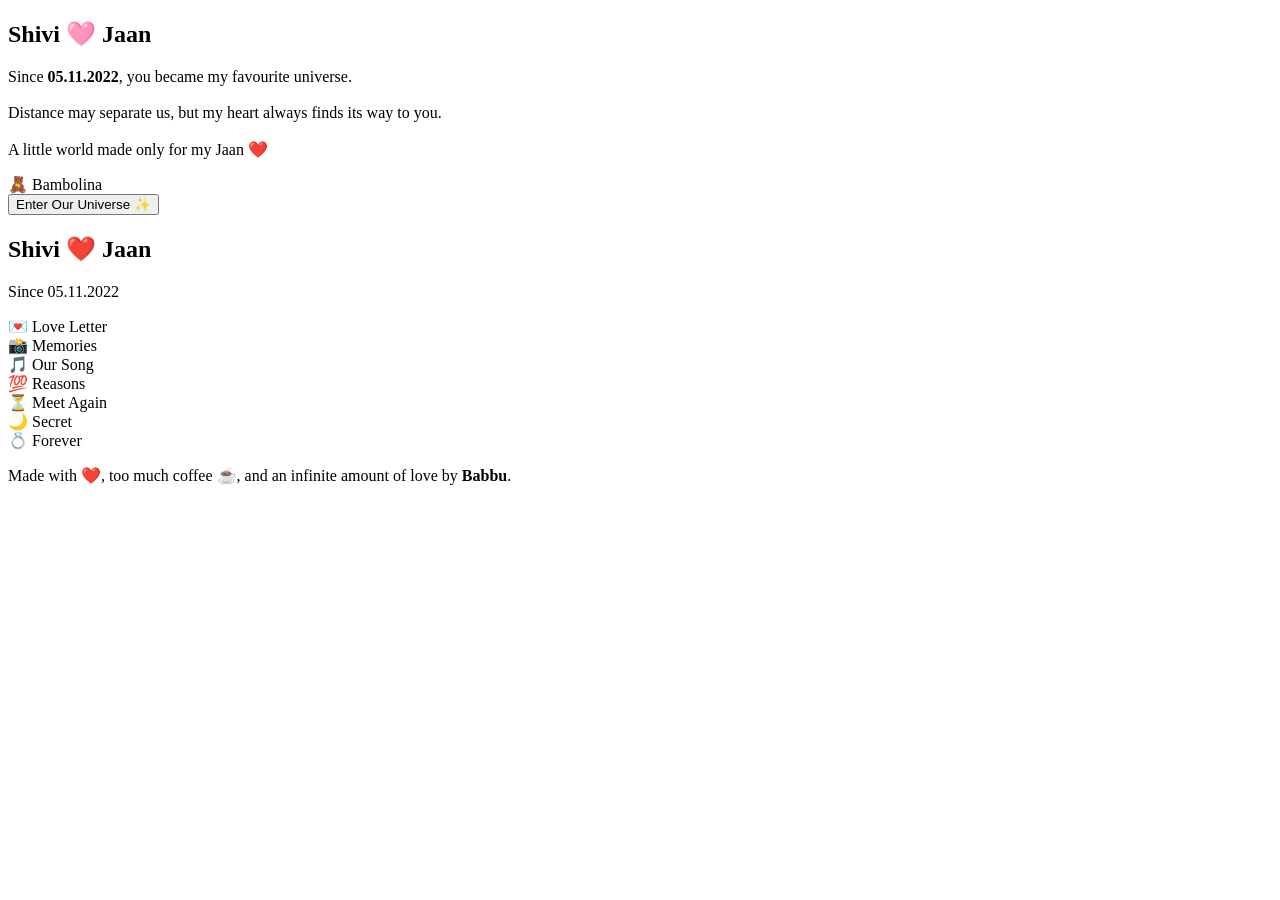
==== index.html @ 1a3e2aaa "Create index.html" ====
<!DOCTYPE html>
<html lang="en">

<head>
    <meta charset="UTF-8">
    <meta name="viewport" content="width=device-width, initial-scale=1.0">
    <meta name="description" content="A little universe made with love. ❤️">

    <title>Our Little Universe ❤️</title>

    <link rel="icon" href="https://em-content.zobj.net/thumbs/240/apple/354/sparkling-heart_1f496.png">
    <link rel="stylesheet" href="style.css">
</head>

<body>

    <!-- ✨ Intro Section -->
    <section class="intro">

        <h1>Shivi 🩷 Jaan</h1>

        <p>
            Since <strong>05.11.2022</strong>, you became my favourite universe.
            <br><br>
            Distance may separate us,
            but my heart always finds its way to you.
            <br><br>
            A little world made only for my Jaan ❤️
        </p>

        <div class="star intro-star" onclick="showBambolina()">
            🧸
            <span>Bambolina</span>
        </div>

        <button onclick="enterUniverse()">
            Enter Our Universe ✨
        </button>

    </section>

    <!-- 🌌 Main Universe -->
    <main id="universe" class="hidden">

        <header>

            <h2 id="title" onclick="secretTap()">
                Shivi ❤️ Jaan
            </h2>

            <p class="date">
                Since 05.11.2022
            </p>

        </header>

        <!-- ⭐ Navigation -->
        <section class="menu">

            <div class="star" onclick="showLetter()">
                💌
                <span>Love Letter</span>
            </div>

            <div class="star" onclick="showMemories()">
                📸
                <span>Memories</span>
            </div>

            <div class="star" onclick="showSong()">
                🎵
                <span>Our Song</span>
            </div>

            <div class="star" onclick="showReasons()">
                💯
                <span>Reasons</span>
            </div>

            <div class="star" onclick="showCountdown()">
                ⏳
                <span>Meet Again</span>
            </div>

            <div class="star" onclick="showSecret()">
                🌙
                <span>Secret</span>
            </div>

            <div class="star" onclick="showForever()">
                💍
                <span>Forever</span>
            </div>

        </section>

        <!-- ❤️ Dynamic Content -->
        <section id="content"></section>

    </main>

    <!-- 🌠 Shooting Stars -->
    <div class="shooting-star" style="left:10%;animation-delay:0s;"></div>
    <div class="shooting-star" style="left:35%;animation-delay:3s;"></div>
    <div class="shooting-star" style="left:70%;animation-delay:6s;"></div>
    <div class="shooting-star" style="left:90%;animation-delay:9s;"></div>

    <!-- ❤️ Footer -->
    <footer>

        <p class="footer-text">
            Made with ❤️, too much coffee ☕,
            and an infinite amount of love by <strong>Babbu</strong>.
        </p>

    </footer>

    <script src="script.js"></script>

</body>

</html>
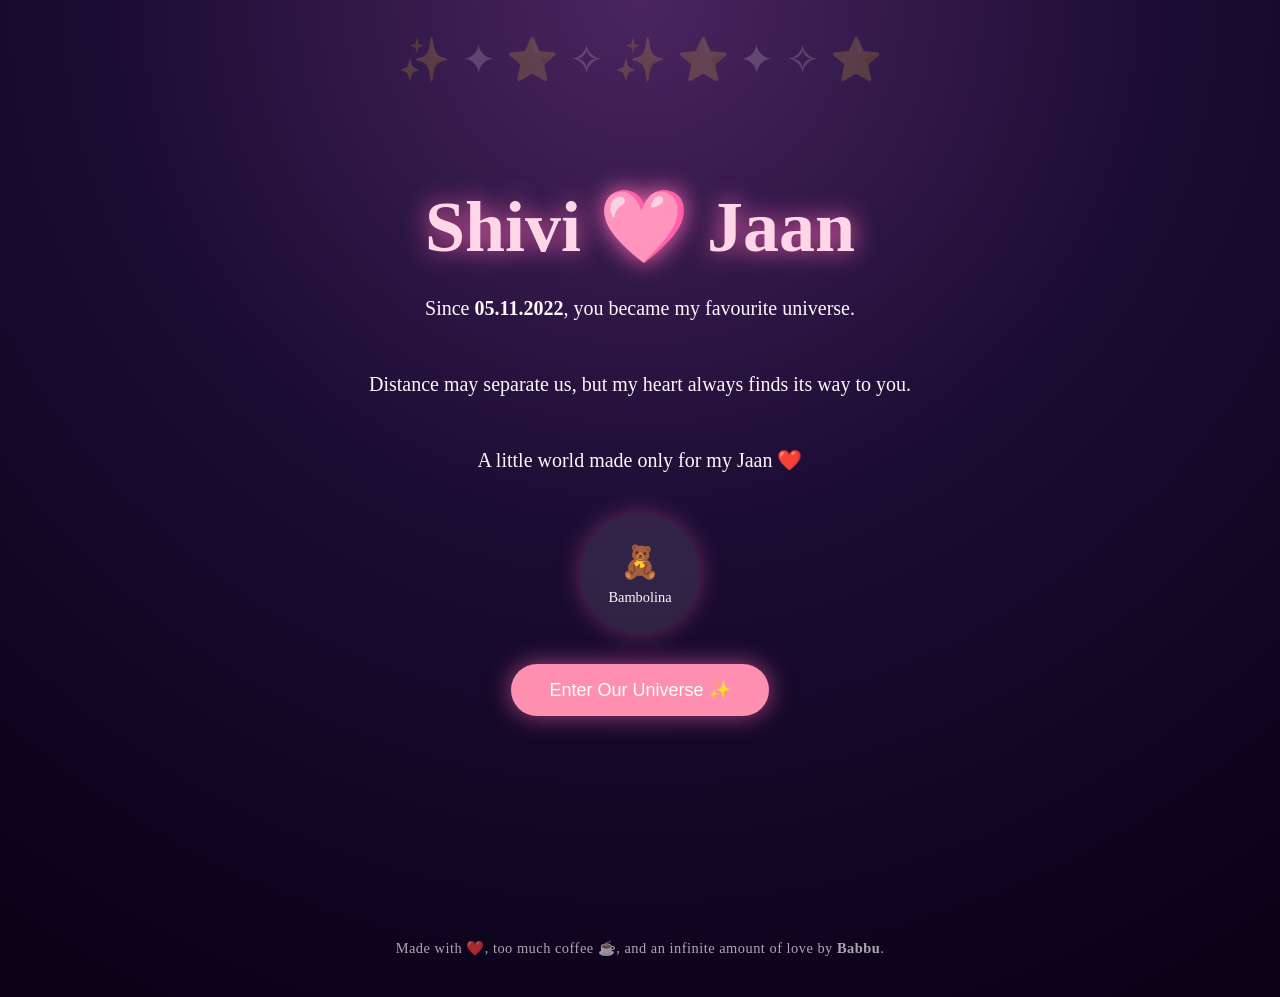
==== commit 3440b8aa: "Update index.html" ====
--- a/index.html
+++ b/index.html
@@ -56,6 +56,10 @@
 
         <!-- ⭐ Navigation -->
         <section class="menu">
+
+            <a href="morning.html" class="morning-button">
+💌 You've Got Morning Mail
+</a>
 
             <div class="star" onclick="showLetter()">
                 💌
--- a/style.css
+++ b/style.css
@@ -0,0 +1,604 @@
+
+/* ======================================================
+   OUR LITTLE UNIVERSE ❤️
+   Created with love by Babbu
+   ====================================================== */
+
+*{
+    margin:0;
+    padding:0;
+    box-sizing:border-box;
+}
+
+html{
+    scroll-behavior:smooth;
+}
+
+body{
+    font-family:Georgia,serif;
+    min-height:100vh;
+    background:radial-gradient(circle at top,#4a255f 0%,#1b0c33 45%,#090014 100%);
+    color:#fff;
+    text-align:center;
+    overflow-x:hidden;
+    position:relative;
+}
+
+/* ===============================
+   Animated Star Background
+================================ */
+
+body::before{
+    content:"✨ ✦ ⭐ ✧ ✨ ⭐ ✦ ✧ ⭐";
+    position:fixed;
+    inset:0;
+    font-size:42px;
+    line-height:120px;
+    opacity:.18;
+    pointer-events:none;
+    animation:starsMove 25s linear infinite;
+    z-index:-2;
+}
+
+@keyframes starsMove{
+    from{
+        transform:translateY(0);
+    }
+    to{
+        transform:translateY(-450px);
+    }
+}
+
+/* =================================
+   Intro Screen
+================================= */
+
+.intro{
+    min-height:100vh;
+    display:flex;
+    flex-direction:column;
+    justify-content:center;
+    align-items:center;
+    padding:30px;
+}
+
+.intro h1{
+    font-size:clamp(3rem,8vw,4.5rem);
+    color:#ffd6e7;
+    text-shadow:0 0 25px hotpink;
+    margin-bottom:20px;
+    animation:glow 2s infinite alternate;
+}
+
+.intro p{
+    max-width:650px;
+    font-size:1.25rem;
+    line-height:1.9;
+    color:#fff7fb;
+    margin-bottom:35px;
+}
+
+/* =================================
+   Buttons
+================================= */
+
+button{
+    margin-top:30px;
+    padding:15px 38px;
+    border:none;
+    border-radius:50px;
+    background:#ff8fb1;
+    color:#fff;
+    font-size:18px;
+    cursor:pointer;
+    transition:.35s;
+    box-shadow:0 0 25px rgba(255,105,180,.6);
+}
+
+button:hover{
+    transform:translateY(-4px) scale(1.05);
+    box-shadow:0 0 40px hotpink;
+}
+
+button:active{
+    transform:scale(.98);
+}
+
+/* =================================
+   Hidden Sections
+================================= */
+
+.hidden{
+    display:none;
+}
+
+/* =================================
+   Main Universe
+================================= */
+
+#universe{
+    padding:40px 20px 80px;
+}
+
+h2{
+    font-size:clamp(2.2rem,6vw,3.2rem);
+    color:#ffd6e7;
+    animation:glow 2s infinite alternate;
+    cursor:pointer;
+}
+
+.date{
+    margin-top:12px;
+    color:#ffe4ef;
+    font-size:1.1rem;
+}
+
+/* =================================
+   Navigation Stars
+================================= */
+
+.menu{
+    margin-top:45px;
+    display:flex;
+    justify-content:center;
+    flex-wrap:wrap;
+    gap:24px;
+}
+
+.star{
+    width:120px;
+    height:120px;
+    border-radius:50%;
+    background:rgba(255,255,255,.10);
+    backdrop-filter:blur(10px);
+    display:flex;
+    flex-direction:column;
+    justify-content:center;
+    align-items:center;
+    cursor:pointer;
+    transition:.35s ease;
+    box-shadow:0 0 25px rgba(255,105,180,.35);
+    user-select:none;
+}
+
+.star:hover{
+    transform:translateY(-8px) scale(1.08);
+    box-shadow:0 0 40px hotpink;
+}
+
+.star:active{
+    transform:scale(.96);
+}
+
+.star span{
+    margin-top:8px;
+    font-size:.9rem;
+    color:#fff5fa;
+}
+
+.star{
+    font-size:2rem;
+}
+
+/* =================================
+   Glow Animation
+================================= */
+
+@keyframes glow{
+
+    from{
+        text-shadow:0 0 12px hotpink;
+    }
+
+    to{
+        text-shadow:0 0 35px white;
+    }
+
+}
+
+
+
+
+
+
+
+
+
+
+
+
+
+
+
+
+
+
+
+
+/* ======================================================
+   CONTENT CARDS
+====================================================== */
+
+.card{
+    max-width:750px;
+    margin:45px auto;
+    padding:35px;
+    background:rgba(255,255,255,.08);
+    backdrop-filter:blur(14px);
+    border:1px solid rgba(255,255,255,.15);
+    border-radius:25px;
+    box-shadow:0 0 35px rgba(255,105,180,.25);
+    animation:fadeUp .6s ease;
+}
+
+.card h1,
+.card h2,
+.card h3{
+    color:#ffd6e7;
+    margin-bottom:20px;
+}
+
+.card p{
+    line-height:1.9;
+    font-size:1.1rem;
+    color:#fff7fb;
+}
+
+@keyframes fadeUp{
+
+    from{
+        opacity:0;
+        transform:translateY(25px);
+    }
+
+    to{
+        opacity:1;
+        transform:translateY(0);
+    }
+
+}
+
+/* ======================================================
+   GALLERY
+====================================================== */
+
+.gallery{
+    display:grid;
+    grid-template-columns:repeat(auto-fit,minmax(170px,1fr));
+    gap:22px;
+    margin-top:30px;
+}
+
+.gallery div{
+    background:rgba(255,255,255,.07);
+    border-radius:20px;
+    padding:12px;
+    transition:.35s ease;
+    box-shadow:0 0 20px rgba(255,105,180,.25);
+}
+
+.gallery div:hover{
+    transform:translateY(-8px);
+    box-shadow:0 0 35px hotpink;
+}
+
+.gallery img{
+    width:100%;
+    height:200px;
+    object-fit:cover;
+    border-radius:15px;
+    display:block;
+}
+
+.gallery p{
+    margin-top:12px;
+    font-size:.9rem;
+    color:#ffe8f2;
+}
+
+/* ======================================================
+   FLOATING HEARTS
+====================================================== */
+
+.heart{
+    position:fixed;
+    bottom:-50px;
+    font-size:30px;
+    pointer-events:none;
+    animation:heartFloat 5s linear forwards;
+    z-index:999;
+}
+
+@keyframes heartFloat{
+
+    0%{
+        transform:translateY(0) scale(1);
+        opacity:1;
+    }
+
+    100%{
+        transform:translateY(-110vh) scale(1.5);
+        opacity:0;
+    }
+
+}
+
+/* ======================================================
+   SHOOTING STARS
+====================================================== */
+
+.shooting-star{
+    position:fixed;
+    top:-120px;
+    width:3px;
+    height:100px;
+    background:white;
+    opacity:.8;
+    transform:rotate(45deg);
+    animation:shoot 7s linear infinite;
+    z-index:-1;
+}
+
+@keyframes shoot{
+
+    0%{
+        transform:translate(0,0) rotate(45deg);
+        opacity:1;
+    }
+
+    100%{
+        transform:translate(700px,900px) rotate(45deg);
+        opacity:0;
+    }
+
+}
+
+/* ======================================================
+   FOREVER CARD
+====================================================== */
+
+.forever h1{
+    font-size:2.8rem;
+    margin-bottom:25px;
+    color:#ffd6e7;
+    text-shadow:0 0 25px hotpink;
+}
+
+/* ======================================================
+   IFRAME (Spotify)
+====================================================== */
+
+iframe{
+    margin-top:20px;
+    border:none;
+    border-radius:15px;
+    width:100%;
+    box-shadow:0 0 25px rgba(255,105,180,.35);
+}
+
+/* ======================================================
+   TIMER
+====================================================== */
+
+#timer{
+    margin:25px 0;
+    line-height:1.7;
+}
+
+
+
+
+
+
+
+
+
+
+/* ======================================================
+   FOOTER
+====================================================== */
+
+footer{
+    padding:40px 20px;
+    text-align:center;
+}
+
+.footer-text{
+    color:rgba(255,255,255,.65);
+    font-size:.9rem;
+    letter-spacing:.5px;
+}
+
+/* ======================================================
+   SCROLLBAR
+====================================================== */
+
+::-webkit-scrollbar{
+    width:10px;
+}
+
+::-webkit-scrollbar-track{
+    background:#12031f;
+}
+
+::-webkit-scrollbar-thumb{
+    background:#ff8fb1;
+    border-radius:20px;
+}
+
+::-webkit-scrollbar-thumb:hover{
+    background:#ff6b9a;
+}
+
+/* ======================================================
+   TEXT SELECTION
+====================================================== */
+
+::selection{
+    background:#ff8fb1;
+    color:white;
+}
+
+/* ======================================================
+   LINKS
+====================================================== */
+
+a{
+    color:#ffd6e7;
+    text-decoration:none;
+}
+
+a:hover{
+    text-decoration:underline;
+}
+
+/* ======================================================
+   RESPONSIVE DESIGN
+====================================================== */
+
+@media (max-width:900px){
+
+    .menu{
+        gap:18px;
+    }
+
+    .star{
+        width:105px;
+        height:105px;
+    }
+
+    .gallery{
+        grid-template-columns:repeat(auto-fit,minmax(150px,1fr));
+    }
+
+}
+
+@media (max-width:768px){
+
+    .intro{
+        padding:25px;
+    }
+
+    .intro p{
+        font-size:1.05rem;
+    }
+
+    .menu{
+        gap:16px;
+    }
+
+    .star{
+        width:90px;
+        height:90px;
+        font-size:1.7rem;
+    }
+
+    .star span{
+        font-size:.75rem;
+    }
+
+    .card{
+        padding:22px;
+    }
+
+    .gallery{
+        grid-template-columns:repeat(2,1fr);
+        gap:15px;
+    }
+
+    .gallery img{
+        height:170px;
+    }
+
+    button{
+        width:100%;
+        max-width:280px;
+    }
+
+}
+
+@media (max-width:480px){
+
+    .gallery{
+        grid-template-columns:1fr;
+    }
+
+    .gallery img{
+        height:240px;
+    }
+
+    .card{
+        margin:25px auto;
+    }
+
+    .date{
+        font-size:1rem;
+    }
+
+}
+
+/* ======================================================
+   SMOOTH FADE-IN
+====================================================== */
+
+body{
+    animation:pageFade .8s ease;
+}
+
+@keyframes pageFade{
+
+    from{
+        opacity:0;
+    }
+
+    to{
+        opacity:1;
+    }
+/* Better text visibility fix */
+
+body {
+    color: #ffffff;
+}
+
+.intro p,
+.card p,
+.footer-text {
+    color: #ffffff;
+}
+
+h1,
+h2,
+h3 {
+    color: #ffb6d9;
+    text-shadow: 0 0 15px rgba(255,105,180,.8);
+}
+
+.star span {
+    color: #ffffff;
+}
+
+.date {
+    color: #ffffff;
+}
+
+.card {
+    background: rgba(0,0,0,0.35);
+}
+}
+body {
+    background: radial-gradient(circle at top, #4a255f 0%, #1b0c33 45%, #090014 100%) !important;
+    color: white !important;
+    min-height: 100vh;
+}
+
+.intro,
+#universe {
+    background: transparent !important;
+}
+
+.card {
+    background: rgba(0,0,0,0.45) !important;
+}
+/* ======================================================
+   END OF FILE ❤️
+====================================================== */
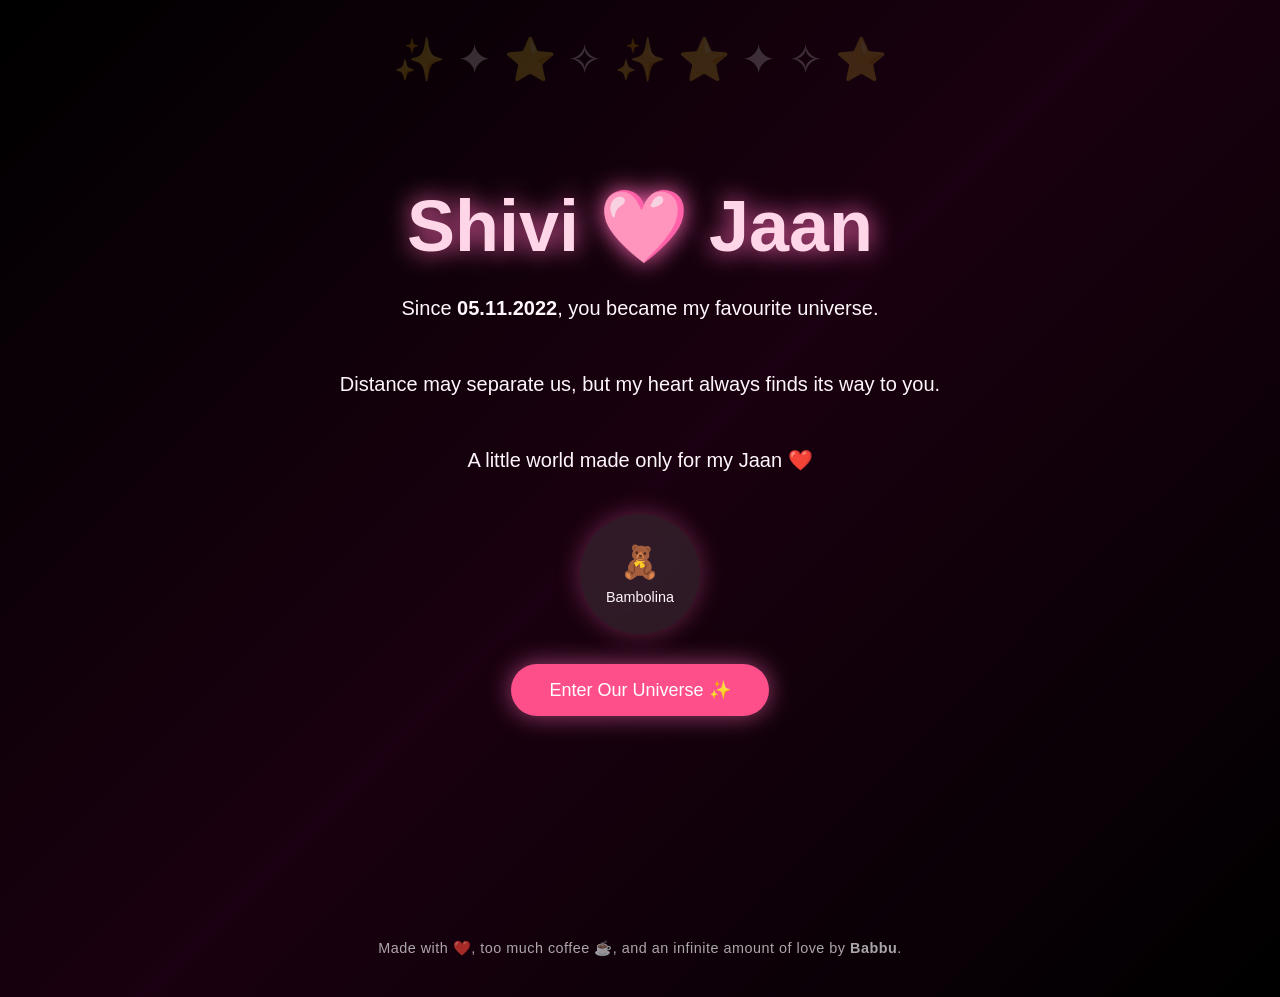
==== commit 6fd0188e: "Update index.html" ====
--- a/index.html
+++ b/index.html
@@ -12,7 +12,7 @@
     <link rel="stylesheet" href="style.css">
 </head>
 
-<body>
+<body class="dark">
 
     <!-- ✨ Intro Section -->
     <section class="intro">
--- a/style.css
+++ b/style.css
@@ -426,26 +426,7 @@
     border-radius:20px;
 }
 
-::-webkit-scrollbar-thumb:hover{
-    background:#ff6b9a;
-}
-
-/* ======================================================
-   TEXT SELECTION
-====================================================== */
-
-::selection{
-    background:#ff8fb1;
-    color:white;
-}
-
-/* ======================================================
-   LINKS
-====================================================== */
-
-a{
-    color:#ffd6e7;
-    text-decoration:none;
+::-webkit-scrollbar-thumb:
 }
 
 a:hover{
@@ -584,11 +565,39 @@
 .card {
     background: rgba(0,0,0,0.35);
 }
-}
-body {
-    background: radial-gradient(circle at top, #4a255f 0%, #1b0c33 45%, #090014 100%) !important;
-    color: white !important;
-    min-height: 100vh;
+}body{
+    margin:0;
+    background:linear-gradient(135deg,#000000,#1a0010,#000000);
+    color:white;
+    font-family:Arial, sans-serif;
+}
+
+h1,h2,h3{
+    color:#ff8fb3;
+}
+
+p{
+    color:#f5f5f5;
+}
+
+a{
+    color:#ff8fb3;
+}
+
+button{
+    background:#ff4f8b;
+    color:white;
+    border:none;
+}
+
+.card,
+.section,
+.memory{
+    background:#111111;
+    color:white;
+    border:1px solid #ff8fb3;
+    box-shadow:0 8px 25px rgba(255,143,179,0.2);
+}
 }
 
 .intro,
@@ -599,6 +608,48 @@
 .card {
     background: rgba(0,0,0,0.45) !important;
 }
+.morning-button{
+    display:inline-block;
+    margin-top:20px;
+    padding:14px 25px;
+    background:#ff7aa2;
+    color:white;
+    text-decoration:none;
+    border-radius:30px;
+    font-size:18px;
+    transition:0.3s;
+}
+
+.morning-button:hover{
+    transform:scale(1.05); * {
+  box-sizing: border-box;
+}
+
+html, body {
+  margin: 0;
+  padding: 0;
+  min-height: 100%;
+  background: #000000 !important;
+  color: white;
+  font-family: 'Poppins', sans-serif;
+}
+
+body {
+  background-color: #000000 !important;
+  overflow-x: hidden;.dark {
+  background: #000000 !important;
+}
+
+   
+}
+
+/* All main sections */
+section, .intro, #universe {
+  background: transparent !important;
+}
+}
+
+
 /* ======================================================
    END OF FILE ❤️
 ====================================================== */
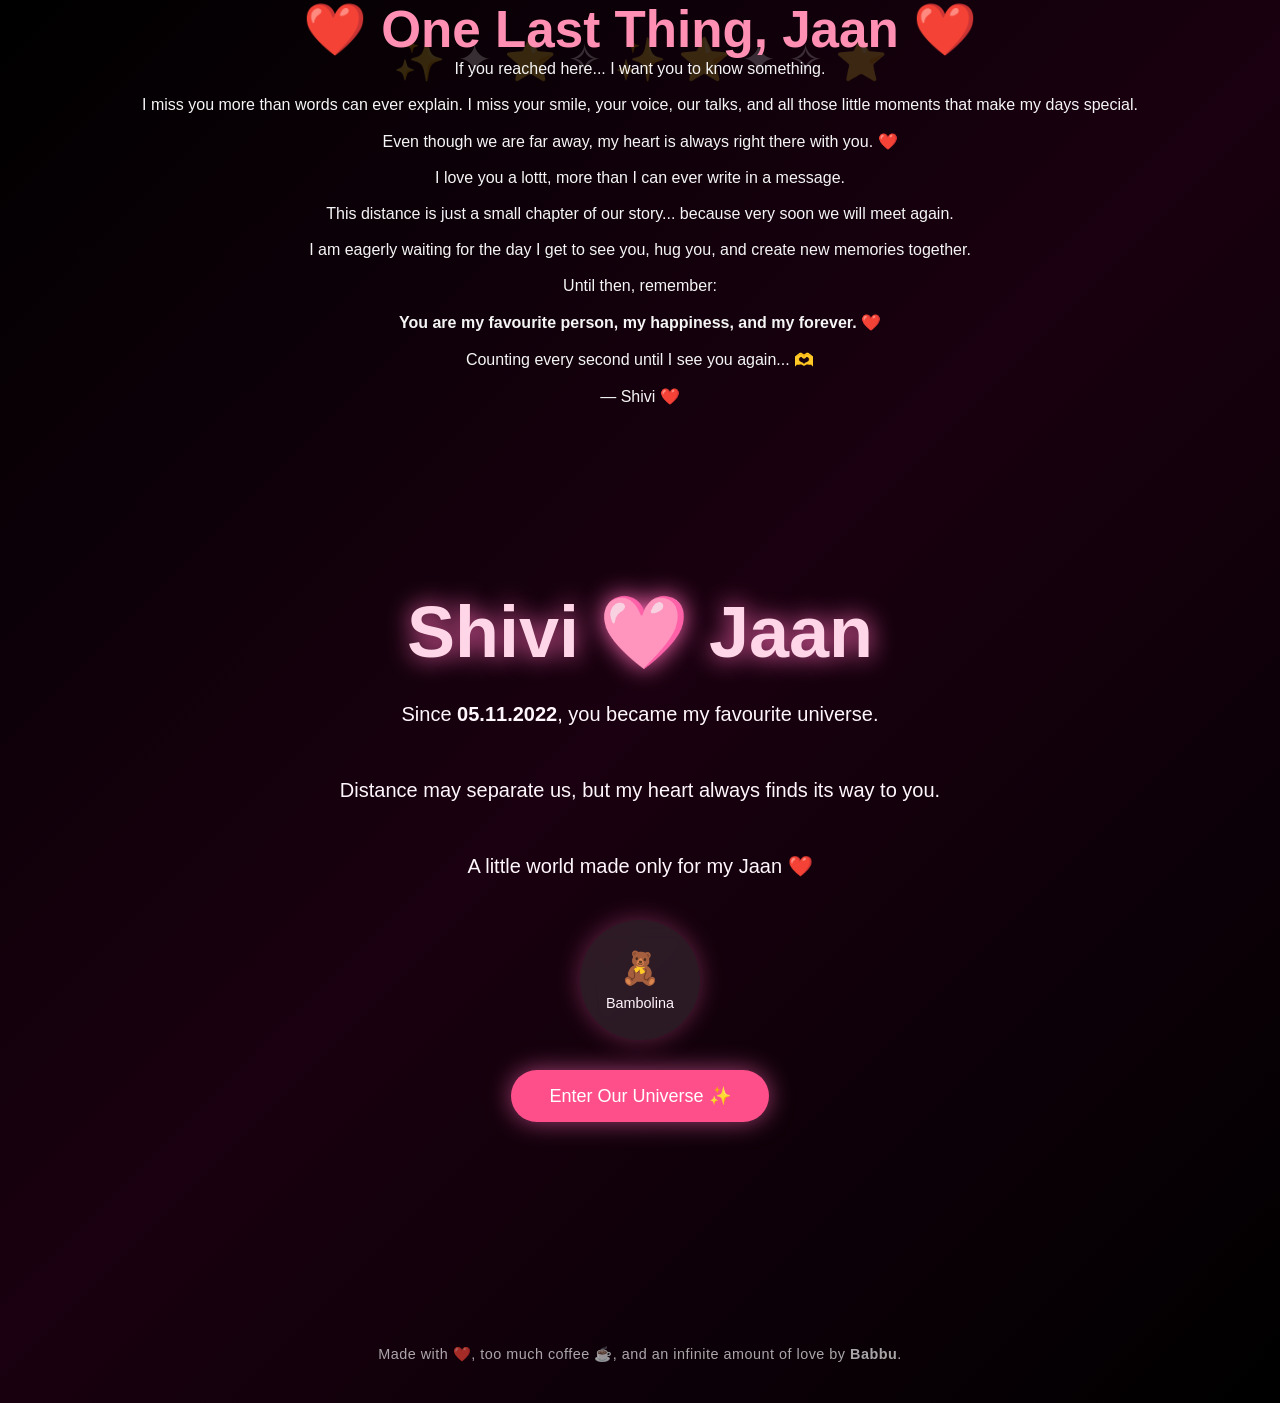
==== commit 6e5e98ce: "Update index.html" ====
--- a/index.html
+++ b/index.html
@@ -11,6 +11,35 @@
     <link rel="icon" href="https://em-content.zobj.net/thumbs/240/apple/354/sparkling-heart_1f496.png">
     <link rel="stylesheet" href="style.css">
 </head>
+
+    <div class="final-love">
+  <h2>❤️ One Last Thing, Jaan ❤️</h2>
+
+  <p>
+    If you reached here... I want you to know something.
+    <br><br>
+    I miss you more than words can ever explain. 
+    I miss your smile, your voice, our talks, and all those little moments that make my days special.
+    <br><br>
+    Even though we are far away, my heart is always right there with you. ❤️
+    <br><br>
+    I love you a lottt, more than I can ever write in a message.
+    <br><br>
+    This distance is just a small chapter of our story...
+    because very soon we will meet again.
+    <br><br>
+    I am eagerly waiting for the day I get to see you, hug you, and create new memories together.
+    <br><br>
+    Until then, remember:
+    <br><br>
+    <b>You are my favourite person, my happiness, and my forever. ❤️</b>
+    <br><br>
+    Counting every second until I see you again... 🫶
+    <br><br>
+    — Shivi ❤️
+  </p>
+</div>
+    
 
 <body class="dark">
 
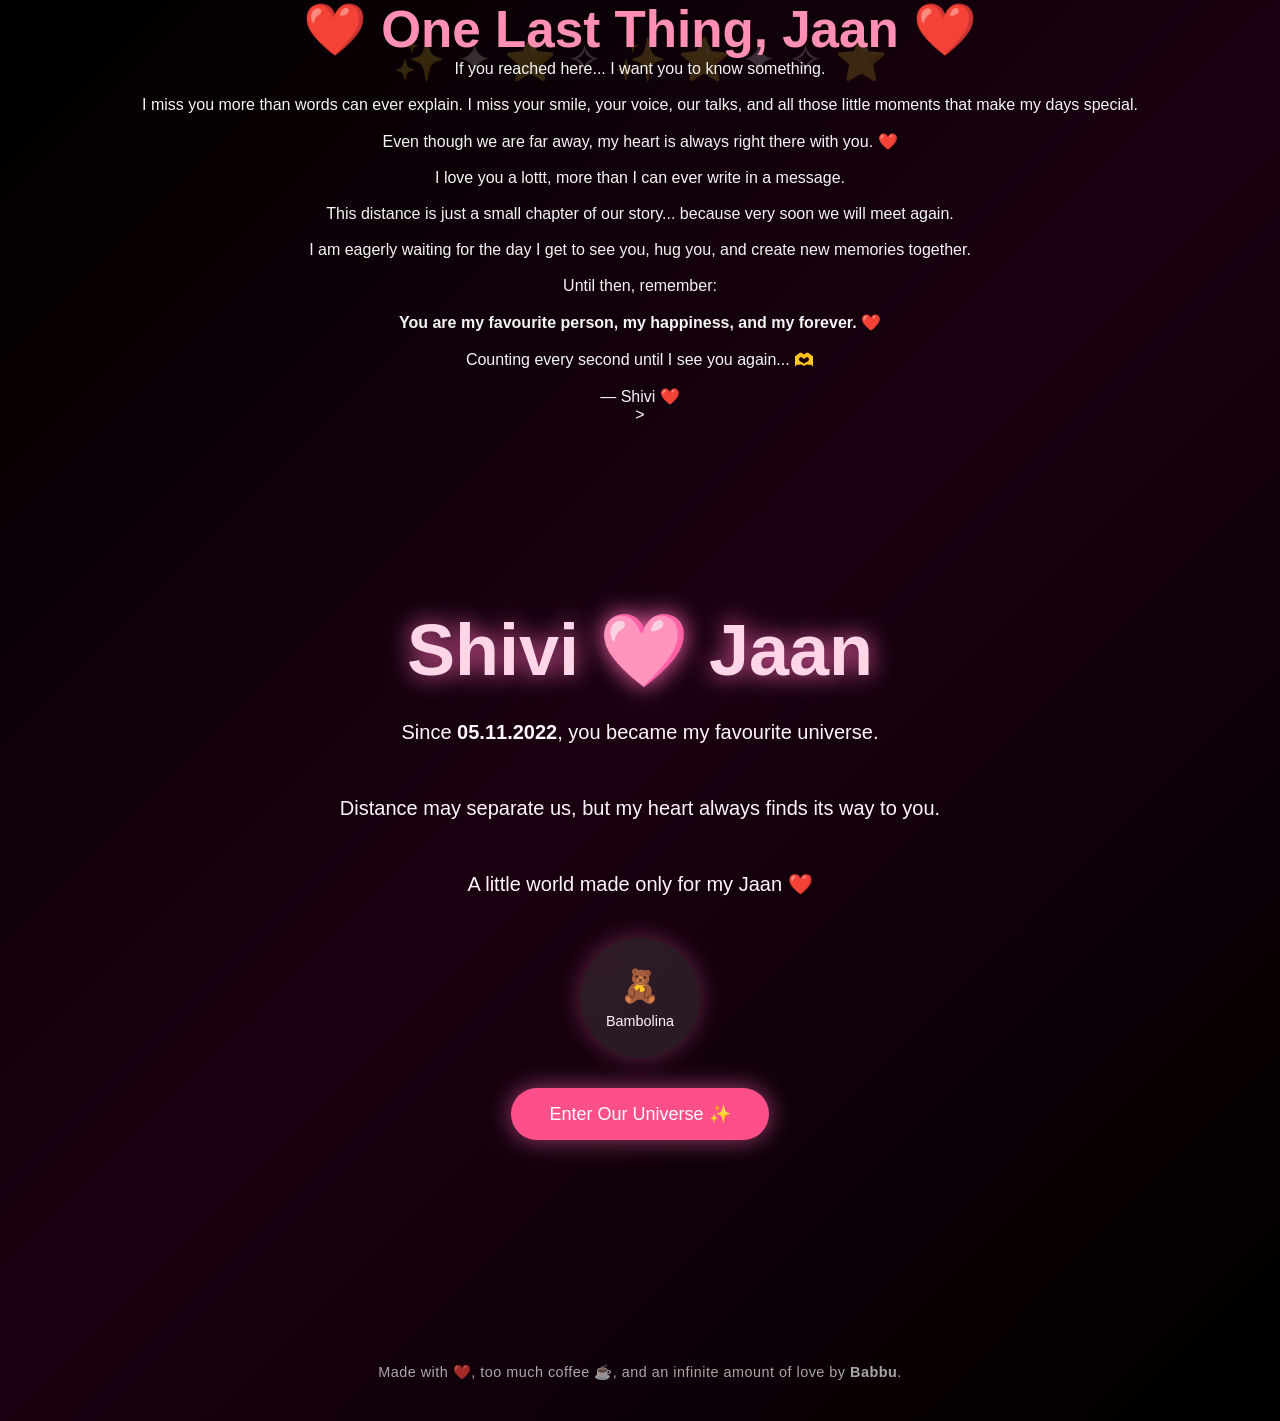
==== commit 32007ab0: "Update index.html" ====
--- a/index.html
+++ b/index.html
@@ -41,7 +41,7 @@
 </div>
     
 
-<body class="dark">
+<body class="dark" <div id="sky"></div> >
 
     <!-- ✨ Intro Section -->
     <section class="intro">
--- a/style.css
+++ b/style.css
@@ -645,9 +645,33 @@
 
 /* All main sections */
 section, .intro, #universe {
-  background: transparent !important;
-}
-}
+  bacbackground: dark !important;.final-love {
+  margin: 60px 20px;
+  padding: 35px 25px;
+  text-align: center;
+  border-radius: 25px;
+  background: rgba(255, 255, 255, 0.08);
+  color: white;
+  font-size: 18px;
+  line-height: 1.8;
+  border: 1px solid rgba(255,255,255,0.2);
+  box-shadow: 0 0 30px rgba(255,0,120,0.4);
+}
+
+.final-love h2 {
+  font-size: 30px;
+  margin-bottom: 20px;
+}
+
+.final-love b {
+  font-size: 20px;
+}
+   
+
+   
+}
+}
+
 
 
 /* ======================================================
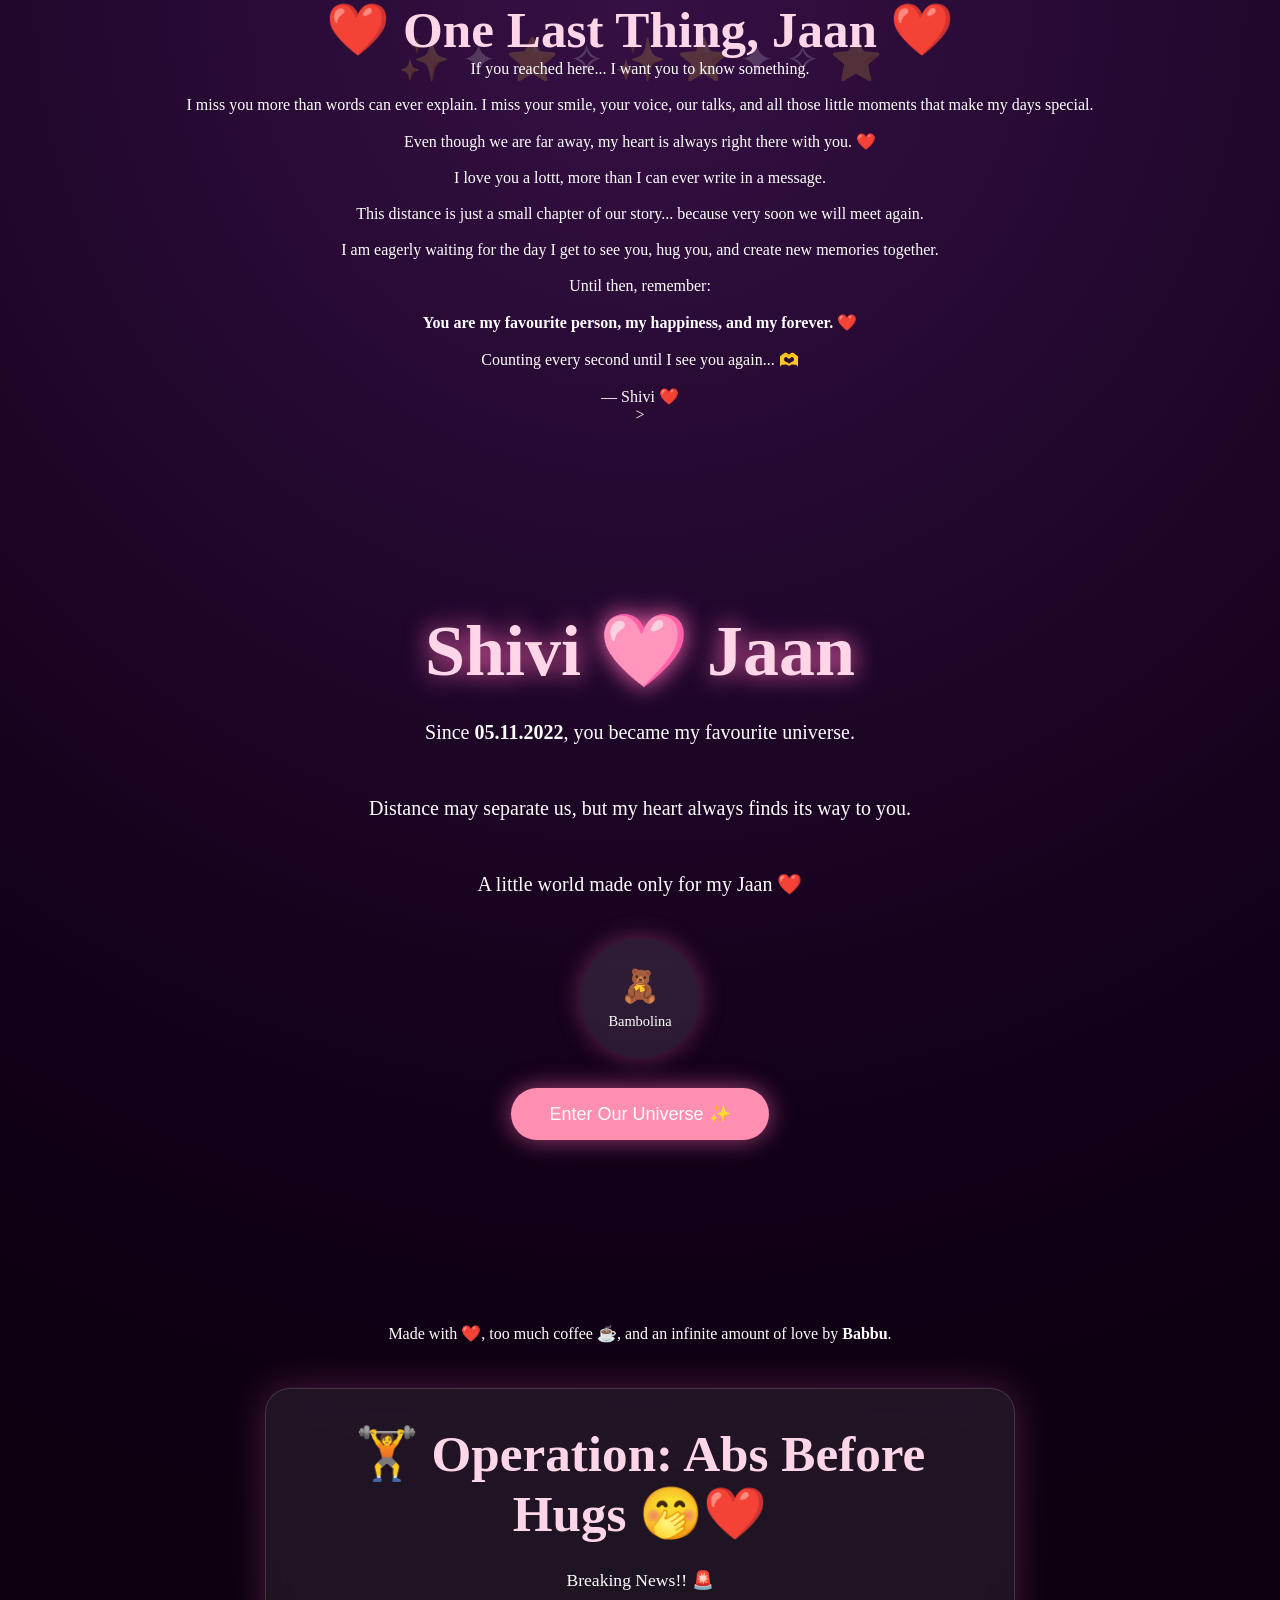
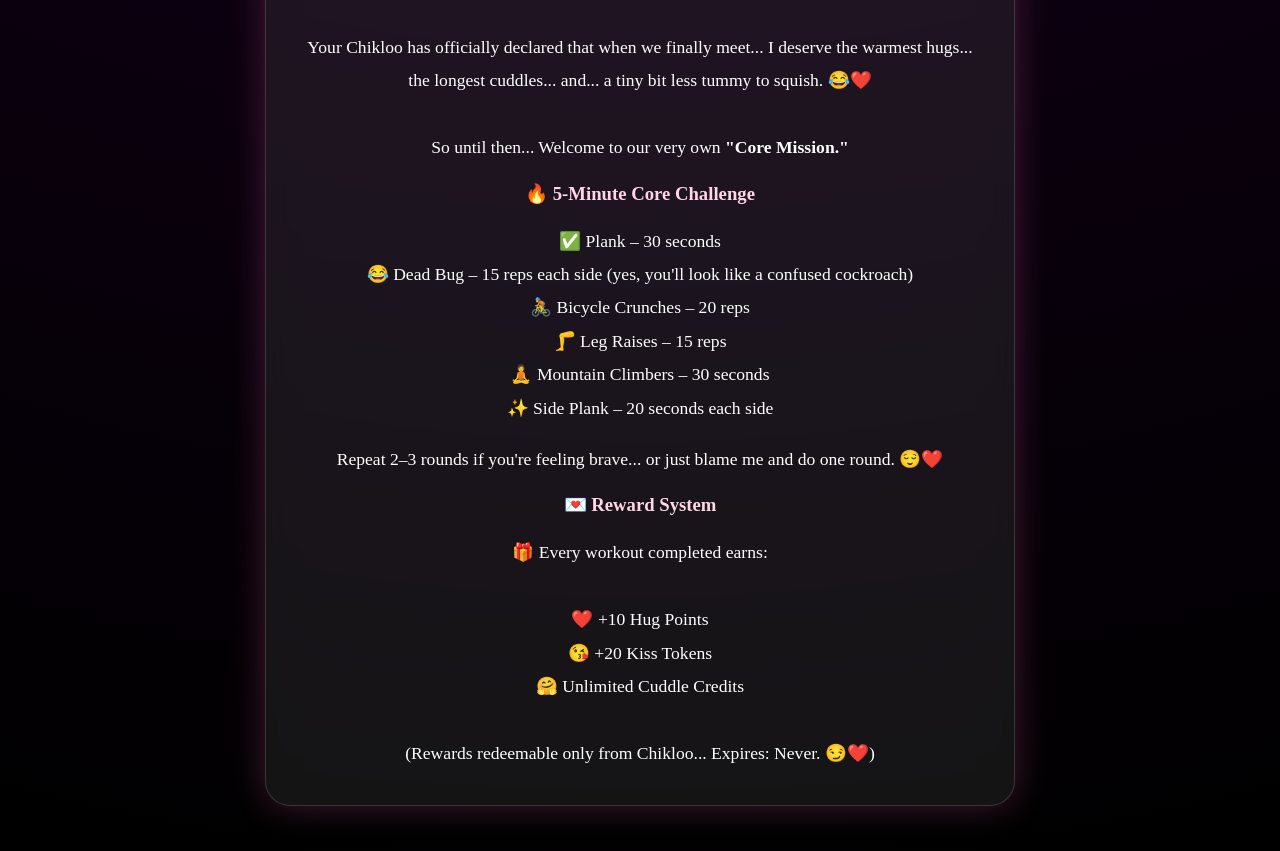
==== commit c3f54df7: "Update index.html" ====
--- a/index.html
+++ b/index.html
@@ -153,3 +153,56 @@
 </body>
 
 </html>
+<div class="card">
+
+<h2>🏋️ Operation: Abs Before Hugs 🤭❤️</h2>
+
+<p>
+Breaking News!! 🚨
+<br><br>
+Your Chikloo has officially declared that when we finally meet...
+I deserve the warmest hugs...
+the longest cuddles...
+and... a tiny bit less tummy to squish. 😂❤️
+<br><br>
+So until then...
+Welcome to our very own
+<b>"Core Mission."</b>
+</p>
+
+<br>
+
+<h3>🔥 5-Minute Core Challenge</h3>
+
+<p>
+✅ Plank – 30 seconds<br>
+😂 Dead Bug – 15 reps each side (yes, you'll look like a confused cockroach)<br>
+🚴 Bicycle Crunches – 20 reps<br>
+🦵 Leg Raises – 15 reps<br>
+🧘 Mountain Climbers – 30 seconds<br>
+✨ Side Plank – 20 seconds each side
+</p>
+
+<br>
+
+<p>
+Repeat 2–3 rounds if you're feeling brave...
+or just blame me and do one round. 😌❤️
+</p>
+
+<br>
+
+<h3>💌 Reward System</h3>
+
+<p>
+🎁 Every workout completed earns:
+<br><br>
+❤️ +10 Hug Points<br>
+😘 +20 Kiss Tokens<br>
+🤗 Unlimited Cuddle Credits
+<br><br>
+(Rewards redeemable only from Chikloo...
+Expires: Never. 😏❤️)
+</p>
+
+</div>
--- a/style.css
+++ b/style.css
@@ -1,8 +1,7 @@
-
 /* ======================================================
    OUR LITTLE UNIVERSE ❤️
-   Created with love by Babbu
-   ====================================================== */
+   CLEAN BLACK UNIVERSE CSS - PART 1
+====================================================== */
 
 *{
     margin:0;
@@ -17,15 +16,17 @@
 body{
     font-family:Georgia,serif;
     min-height:100vh;
-    background:radial-gradient(circle at top,#4a255f 0%,#1b0c33 45%,#090014 100%);
-    color:#fff;
+    background:#000000;
+    background-image:radial-gradient(circle at top,#351044 0%,#120018 45%,#000000 100%);
+    color:white;
     text-align:center;
     overflow-x:hidden;
     position:relative;
 }
 
-/* ===============================
-   Animated Star Background
+
+/* ===============================
+   STAR BACKGROUND
 ================================ */
 
 body::before{
@@ -37,21 +38,25 @@
     opacity:.18;
     pointer-events:none;
     animation:starsMove 25s linear infinite;
-    z-index:-2;
+    z-index:-1;
 }
 
 @keyframes starsMove{
+
     from{
         transform:translateY(0);
     }
+
     to{
         transform:translateY(-450px);
     }
-}
-
-/* =================================
-   Intro Screen
-================================= */
+
+}
+
+
+/* ===============================
+   INTRO SCREEN
+================================ */
 
 .intro{
     min-height:100vh;
@@ -60,7 +65,9 @@
     justify-content:center;
     align-items:center;
     padding:30px;
-}
+    background:transparent;
+}
+
 
 .intro h1{
     font-size:clamp(3rem,8vw,4.5rem);
@@ -70,82 +77,113 @@
     animation:glow 2s infinite alternate;
 }
 
+
 .intro p{
     max-width:650px;
     font-size:1.25rem;
     line-height:1.9;
-    color:#fff7fb;
+    color:white;
     margin-bottom:35px;
 }
 
-/* =================================
-   Buttons
-================================= */
+
+
+/* ===============================
+   BUTTONS
+================================ */
 
 button{
+
     margin-top:30px;
     padding:15px 38px;
     border:none;
     border-radius:50px;
     background:#ff8fb1;
-    color:#fff;
+    color:white;
     font-size:18px;
     cursor:pointer;
     transition:.35s;
     box-shadow:0 0 25px rgba(255,105,180,.6);
-}
+
+}
+
 
 button:hover{
+
     transform:translateY(-4px) scale(1.05);
     box-shadow:0 0 40px hotpink;
-}
+
+}
+
 
 button:active{
+
     transform:scale(.98);
-}
-
-/* =================================
-   Hidden Sections
-================================= */
+
+}
+
+
+
+/* ===============================
+   HIDDEN
+================================ */
 
 .hidden{
-    display:none;
-}
-
-/* =================================
-   Main Universe
-================================= */
+    display:none !important;
+}
+
+
+
+/* ===============================
+   MAIN UNIVERSE
+================================ */
 
 #universe{
+
+    min-height:100vh;
     padding:40px 20px 80px;
-}
+    background:transparent !important;
+
+}
+
 
 h2{
+
     font-size:clamp(2.2rem,6vw,3.2rem);
     color:#ffd6e7;
     animation:glow 2s infinite alternate;
-    cursor:pointer;
-}
+
+}
+
 
 .date{
+
     margin-top:12px;
-    color:#ffe4ef;
+    color:white;
     font-size:1.1rem;
-}
-
-/* =================================
-   Navigation Stars
-================================= */
+
+}
+
+
+
+/* ===============================
+   MENU STARS
+================================ */
+
 
 .menu{
+
     margin-top:45px;
     display:flex;
     justify-content:center;
     flex-wrap:wrap;
     gap:24px;
-}
+
+}
+
 
 .star{
+
     width:120px;
     height:120px;
     border-radius:50%;
@@ -159,30 +197,32 @@
     transition:.35s ease;
     box-shadow:0 0 25px rgba(255,105,180,.35);
     user-select:none;
-}
+    font-size:2rem;
+
+}
+
 
 .star:hover{
+
     transform:translateY(-8px) scale(1.08);
     box-shadow:0 0 40px hotpink;
-}
-
-.star:active{
-    transform:scale(.96);
-}
+
+}
+
 
 .star span{
+
     margin-top:8px;
     font-size:.9rem;
-    color:#fff5fa;
-}
-
-.star{
-    font-size:2rem;
-}
-
-/* =================================
-   Glow Animation
-================================= */
+    color:white;
+
+}
+
+
+
+/* ===============================
+   GLOW
+================================ */
 
 @keyframes glow{
 
@@ -197,29 +237,13 @@
 }
 
 
-
-
-
-
-
-
-
-
-
-
-
-
-
-
-
-
-
-
-/* ======================================================
+/* ===============================
    CONTENT CARDS
-====================================================== */
+================================ */
+
 
 .card{
+
     max-width:750px;
     margin:45px auto;
     padding:35px;
@@ -228,23 +252,56 @@
     border:1px solid rgba(255,255,255,.15);
     border-radius:25px;
     box-shadow:0 0 35px rgba(255,105,180,.25);
-    animation:fadeUp .6s ease;
-}
+
+}
+
 
 .card h1,
 .card h2,
 .card h3{
+
     color:#ffd6e7;
     margin-bottom:20px;
-}
+
+}
+
 
 .card p{
+
     line-height:1.9;
     font-size:1.1rem;
-    color:#fff7fb;
-}
-
-@keyframes fadeUp{
+    color:white;/* =====================================================
+   OUR LITTLE UNIVERSE ❤️
+   CLEAN BLACK UNIVERSE CSS - PART 2
+===================================================== */
+
+
+/* ===============================
+   CARD TEXT
+================================ */
+
+.card p{
+    color:white;
+    font-size:1.08rem;
+    line-height:1.9;
+}
+
+.card strong{
+    color:#ffd6e7;
+}
+
+
+/* ===============================
+   DYNAMIC CONTENT AREA
+================================ */
+
+#content{
+    width:100%;
+    margin-top:30px;
+    animation:fadeIn .8s ease;
+}
+
+@keyframes fadeIn{
 
     from{
         opacity:0;
@@ -258,167 +315,205 @@
 
 }
 
-/* ======================================================
-   GALLERY
-====================================================== */
+
+/* ===============================
+   MEMORY PHOTO GALLERY
+================================ */
 
 .gallery{
+    max-width:950px;
+    margin:35px auto;
     display:grid;
-    grid-template-columns:repeat(auto-fit,minmax(170px,1fr));
-    gap:22px;
-    margin-top:30px;
-}
-
-.gallery div{
-    background:rgba(255,255,255,.07);
-    border-radius:20px;
-    padding:12px;
-    transition:.35s ease;
-    box-shadow:0 0 20px rgba(255,105,180,.25);
-}
-
-.gallery div:hover{
-    transform:translateY(-8px);
-    box-shadow:0 0 35px hotpink;
+    grid-template-columns:repeat(2,1fr);
+    gap:20px;
+    padding:10px;
 }
 
 .gallery img{
     width:100%;
-    height:200px;
+    height:300px;
     object-fit:cover;
-    border-radius:15px;
-    display:block;
-}
-
-.gallery p{
-    margin-top:12px;
+    border-radius:22px;
+    border:2px solid rgba(255,255,255,.18);
+    box-shadow:0 0 25px rgba(255,105,180,.35);
+    transition:.4s ease;
+}
+
+.gallery img:hover{
+    transform:scale(1.03);
+    box-shadow:0 0 40px rgba(255,105,180,.75);
+}
+
+
+/* ===============================
+   COUNTDOWN
+================================ */
+
+.countdown{
+    max-width:750px;
+    margin:35px auto;
+    padding:30px 20px;
+    display:flex;
+    justify-content:center;
+    flex-wrap:wrap;
+    gap:18px;
+}
+
+.time-box{
+    min-width:110px;
+    padding:20px 14px;
+    border-radius:20px;
+    background:rgba(255,255,255,.09);
+    border:1px solid rgba(255,255,255,.16);
+    box-shadow:0 0 25px rgba(255,105,180,.25);
+}
+
+.time-box h3{
+    color:#ffd6e7;
+    font-size:2rem;
+    margin-bottom:6px;
+}
+
+.time-box p{
+    color:white;
     font-size:.9rem;
-    color:#ffe8f2;
-}
-
-/* ======================================================
-   FLOATING HEARTS
-====================================================== */
+}
+
+
+/* ===============================
+   LOVE MESSAGE
+================================ */
+
+.love-message{
+    max-width:750px;
+    margin:45px auto;
+    padding:38px 28px;
+    background:rgba(255,105,180,.10);
+    border:1px solid rgba(255,182,193,.30);
+    border-radius:28px;
+    box-shadow:
+        0 0 25px rgba(255,105,180,.25),
+        inset 0 0 20px rgba(255,255,255,.03);
+}
+
+.love-message h3{
+    color:#ffd6e7;
+    font-size:1.8rem;
+    margin-bottom:20px;
+}
+
+.love-message p{
+    color:white;
+    font-size:1.1rem;
+    line-height:2;
+}
+
+
+/* ===============================
+   SPOTIFY / MUSIC LINK
+================================ */
+
+.music-link{
+    display:inline-block;
+    margin-top:25px;
+    padding:14px 28px;
+    border-radius:50px;
+    background:#ff8fb1;
+    color:white;
+    text-decoration:none;
+    font-size:1rem;
+    box-shadow:0 0 25px rgba(255,105,180,.55);
+    transition:.35s ease;
+}
+
+.music-link:hover{
+    transform:translateY(-4px) scale(1.04);
+    box-shadow:0 0 40px hotpink;
+}
+
+
+/* ===============================
+   FALLING HEARTS
+================================ */
 
 .heart{
     position:fixed;
-    bottom:-50px;
-    font-size:30px;
+    top:-50px;
+    z-index:9999;
     pointer-events:none;
-    animation:heartFloat 5s linear forwards;
-    z-index:999;
-}
-
-@keyframes heartFloat{
+    font-size:25px;
+    animation:fall 5s linear forwards;
+}
+
+@keyframes fall{
 
     0%{
-        transform:translateY(0) scale(1);
+        transform:translateY(-50px) rotate(0deg);
         opacity:1;
     }
 
     100%{
-        transform:translateY(-110vh) scale(1.5);
+        transform:translateY(110vh) rotate(360deg);
         opacity:0;
     }
 
 }
 
-/* ======================================================
-   SHOOTING STARS
-====================================================== */
-
-.shooting-star{
+
+/* ===============================
+   SMALL FLOATING HEARTS
+================================ */
+
+.floating-heart{
     position:fixed;
-    top:-120px;
-    width:3px;
-    height:100px;
-    background:white;
-    opacity:.8;
-    transform:rotate(45deg);
-    animation:shoot 7s linear infinite;
-    z-index:-1;
-}
-
-@keyframes shoot{
+    bottom:-40px;
+    pointer-events:none;
+    z-index:5;
+    animation:floatUp 7s linear forwards;
+}
+
+@keyframes floatUp{
 
     0%{
-        transform:translate(0,0) rotate(45deg);
+        transform:translateY(0) scale(.7);
+        opacity:0;
+    }
+
+    15%{
         opacity:1;
     }
 
     100%{
-        transform:translate(700px,900px) rotate(45deg);
+        transform:translateY(-110vh) scale(1.4) rotate(20deg);
         opacity:0;
     }
 
 }
 
-/* ======================================================
-   FOREVER CARD
-====================================================== */
-
-.forever h1{
-    font-size:2.8rem;
-    margin-bottom:25px;
+
+/* ===============================
+   FOOTER
+================================ */
+
+footer{
+    margin-top:60px;
+    padding:30px 15px;
     color:#ffd6e7;
-    text-shadow:0 0 25px hotpink;
-}
-
-/* ======================================================
-   IFRAME (Spotify)
-====================================================== */
-
-iframe{
-    margin-top:20px;
-    border:none;
-    border-radius:15px;
-    width:100%;
-    box-shadow:0 0 25px rgba(255,105,180,.35);
-}
-
-/* ======================================================
-   TIMER
-====================================================== */
-
-#timer{
-    margin:25px 0;
-    line-height:1.7;
-}
-
-
-
-
-
-
-
-
-
-
-/* ======================================================
-   FOOTER
-====================================================== */
-
-footer{
-    padding:40px 20px;
-    text-align:center;
-}
-
-.footer-text{
-    color:rgba(255,255,255,.65);
-    font-size:.9rem;
-    letter-spacing:.5px;
-}
-
-/* ======================================================
+    font-size:1rem;
+    line-height:1.8;
+}
+
+
+/* ===============================
    SCROLLBAR
-====================================================== */
+================================ */
 
 ::-webkit-scrollbar{
-    width:10px;
+    width:8px;
 }
 
 ::-webkit-scrollbar-track{
-    background:#12031f;
+    background:#000000;
 }
 
 ::-webkit-scrollbar-thumb{
@@ -426,42 +521,28 @@
     border-radius:20px;
 }
 
-::-webkit-scrollbar-thumb:
-}
-
-a:hover{
-    text-decoration:underline;
-}
-
-/* ======================================================
-   RESPONSIVE DESIGN
-====================================================== */
-
-@media (max-width:900px){
-
-    .menu{
-        gap:18px;
-    }
-
-    .star{
-        width:105px;
-        height:105px;
-    }
-
-    .gallery{
-        grid-template-columns:repeat(auto-fit,minmax(150px,1fr));
-    }
-
-}
-
-@media (max-width:768px){
+
+/* ===============================
+   MOBILE RESPONSIVE
+================================ */
+
+@media(max-width:700px){
 
     .intro{
-        padding:25px;
+        padding:25px 18px;
+    }
+
+    .intro h1{
+        font-size:2.6rem;
     }
 
     .intro p{
         font-size:1.05rem;
+        line-height:1.7;
+    }
+
+    #universe{
+        padding:35px 14px 70px;
     }
 
     .menu{
@@ -469,211 +550,130 @@
     }
 
     .star{
-        width:90px;
-        height:90px;
+        width:100px;
+        height:100px;
         font-size:1.7rem;
     }
 
     .star span{
-        font-size:.75rem;
+        font-size:.78rem;
     }
 
     .card{
-        padding:22px;
-    }
-
-    .gallery{
-        grid-template-columns:repeat(2,1fr);
-        gap:15px;
-    }
-
-    .gallery img{
-        height:170px;
-    }
-
-    button{
-        width:100%;
-        max-width:280px;
-    }
-
-}
-
-@media (max-width:480px){
+        margin:35px auto;
+        padding:27px 20px;
+        border-radius:22px;
+    }
+
+    .card p{
+        font-size:1rem;
+        line-height:1.8;
+    }
 
     .gallery{
         grid-template-columns:1fr;
+        gap:18px;
     }
 
     .gallery img{
-        height:240px;
-    }
-
-    .card{
-        margin:25px auto;
-    }
-
-    .date{
-        font-size:1rem;
-    }
-
-}
-
-/* ======================================================
-   SMOOTH FADE-IN
-====================================================== */
+        height:330px;
+    }
+
+    .countdown{
+        gap:12px;
+        padding:20px 5px;
+    }
+
+    .time-box{
+        min-width:90px;
+        padding:16px 10px;
+    }
+
+    .time-box h3{
+        font-size:1.6rem;
+    }
+
+    button{
+        padding:14px 27px;
+        font-size:16px;
+    }
+
+}
+
+
+/* ===============================
+   EXTRA SMALL PHONES
+================================ */
+
+@media(max-width:420px){
+
+    .intro h1{
+        font-size:2.2rem;
+    }
+
+    h2{
+        font-size:2rem;
+    }
+
+    .star{
+        width:92px;
+        height:92px;
+    }
+
+    .gallery img{
+        height:290px;
+    }
+
+    .time-box{
+        min-width:82px;
+    }
+
+}
+
+
+/* ===============================
+   FINAL BLACK BACKGROUND FIX
+================================ */
+
+html,
+body,
+.intro,
+#universe,
+#content{
+    background-color:#000000;
+}
 
 body{
-    animation:pageFade .8s ease;
-}
-
-@keyframes pageFade{
-
-    from{
-        opacity:0;
-    }
-
-    to{
-        opacity:1;
-    }
-/* Better text visibility fix */
-
-body {
-    color: #ffffff;
-}
-
-.intro p,
-.card p,
-.footer-text {
-    color: #ffffff;
-}
-
-h1,
-h2,
-h3 {
-    color: #ffb6d9;
-    text-shadow: 0 0 15px rgba(255,105,180,.8);
-}
-
-.star span {
-    color: #ffffff;
-}
-
-.date {
-    color: #ffffff;
-}
-
-.card {
-    background: rgba(0,0,0,0.35);
-}
-}body{
-    margin:0;
-    background:linear-gradient(135deg,#000000,#1a0010,#000000);
-    color:white;
-    font-family:Arial, sans-serif;
-}
-
-h1,h2,h3{
-    color:#ff8fb3;
-}
-
-p{
-    color:#f5f5f5;
-}
-
-a{
-    color:#ff8fb3;
-}
-
-button{
-    background:#ff4f8b;
-    color:white;
-    border:none;
-}
-
-.card,
-.section,
-.memory{
-    background:#111111;
-    color:white;
-    border:1px solid #ff8fb3;
-    box-shadow:0 8px 25px rgba(255,143,179,0.2);
-}
+    background:
+        radial-gradient(circle at top,#351044 0%,#120018 42%,#000000 100%) fixed;
 }
 
 .intro,
-#universe {
-    background: transparent !important;
-}
-
-.card {
-    background: rgba(0,0,0,0.45) !important;
-}
-.morning-button{
-    display:inline-block;
-    margin-top:20px;
-    padding:14px 25px;
-    background:#ff7aa2;
-    color:white;
-    text-decoration:none;
-    border-radius:30px;
-    font-size:18px;
-    transition:0.3s;
-}
-
-.morning-button:hover{
-    transform:scale(1.05); * {
-  box-sizing: border-box;
-}
-
-html, body {
-  margin: 0;
-  padding: 0;
-  min-height: 100%;
-  background: #000000 !important;
-  color: white;
-  font-family: 'Poppins', sans-serif;
-}
-
-body {
-  background-color: #000000 !important;
-  overflow-x: hidden;.dark {
-  background: #000000 !important;
-}
-
-   
-}
-
-/* All main sections */
-section, .intro, #universe {
-  bacbackground: dark !important;.final-love {
-  margin: 60px 20px;
-  padding: 35px 25px;
-  text-align: center;
-  border-radius: 25px;
-  background: rgba(255, 255, 255, 0.08);
-  color: white;
-  font-size: 18px;
-  line-height: 1.8;
-  border: 1px solid rgba(255,255,255,0.2);
-  box-shadow: 0 0 30px rgba(255,0,120,0.4);
-}
-
-.final-love h2 {
-  font-size: 30px;
-  margin-bottom: 20px;
-}
-
-.final-love b {
-  font-size: 20px;
-}
-   
-
-   
-}
-}
-
-
-
-/* ======================================================
-   END OF FILE ❤️
-====================================================== */
+#universe,
+#content{
+    background:transparent !important;
+}
+
+}/* Pink heart inside the first tappable circle */
+
+.menu .star:first-child::before{
+    content:"💗";
+    display:block;
+    font-size:42px;
+    line-height:1;
+    margin-bottom:6px;
+    animation:heartBeat 1.4s infinite;
+    filter:drop-shadow(0 0 10px hotpink);
+}
+
+@keyframes heartBeat{
+    0%,100%{
+        transform:scale(1);
+    }
+
+    50%{
+        transform:scale(1.18);
+    }
+}
+
+
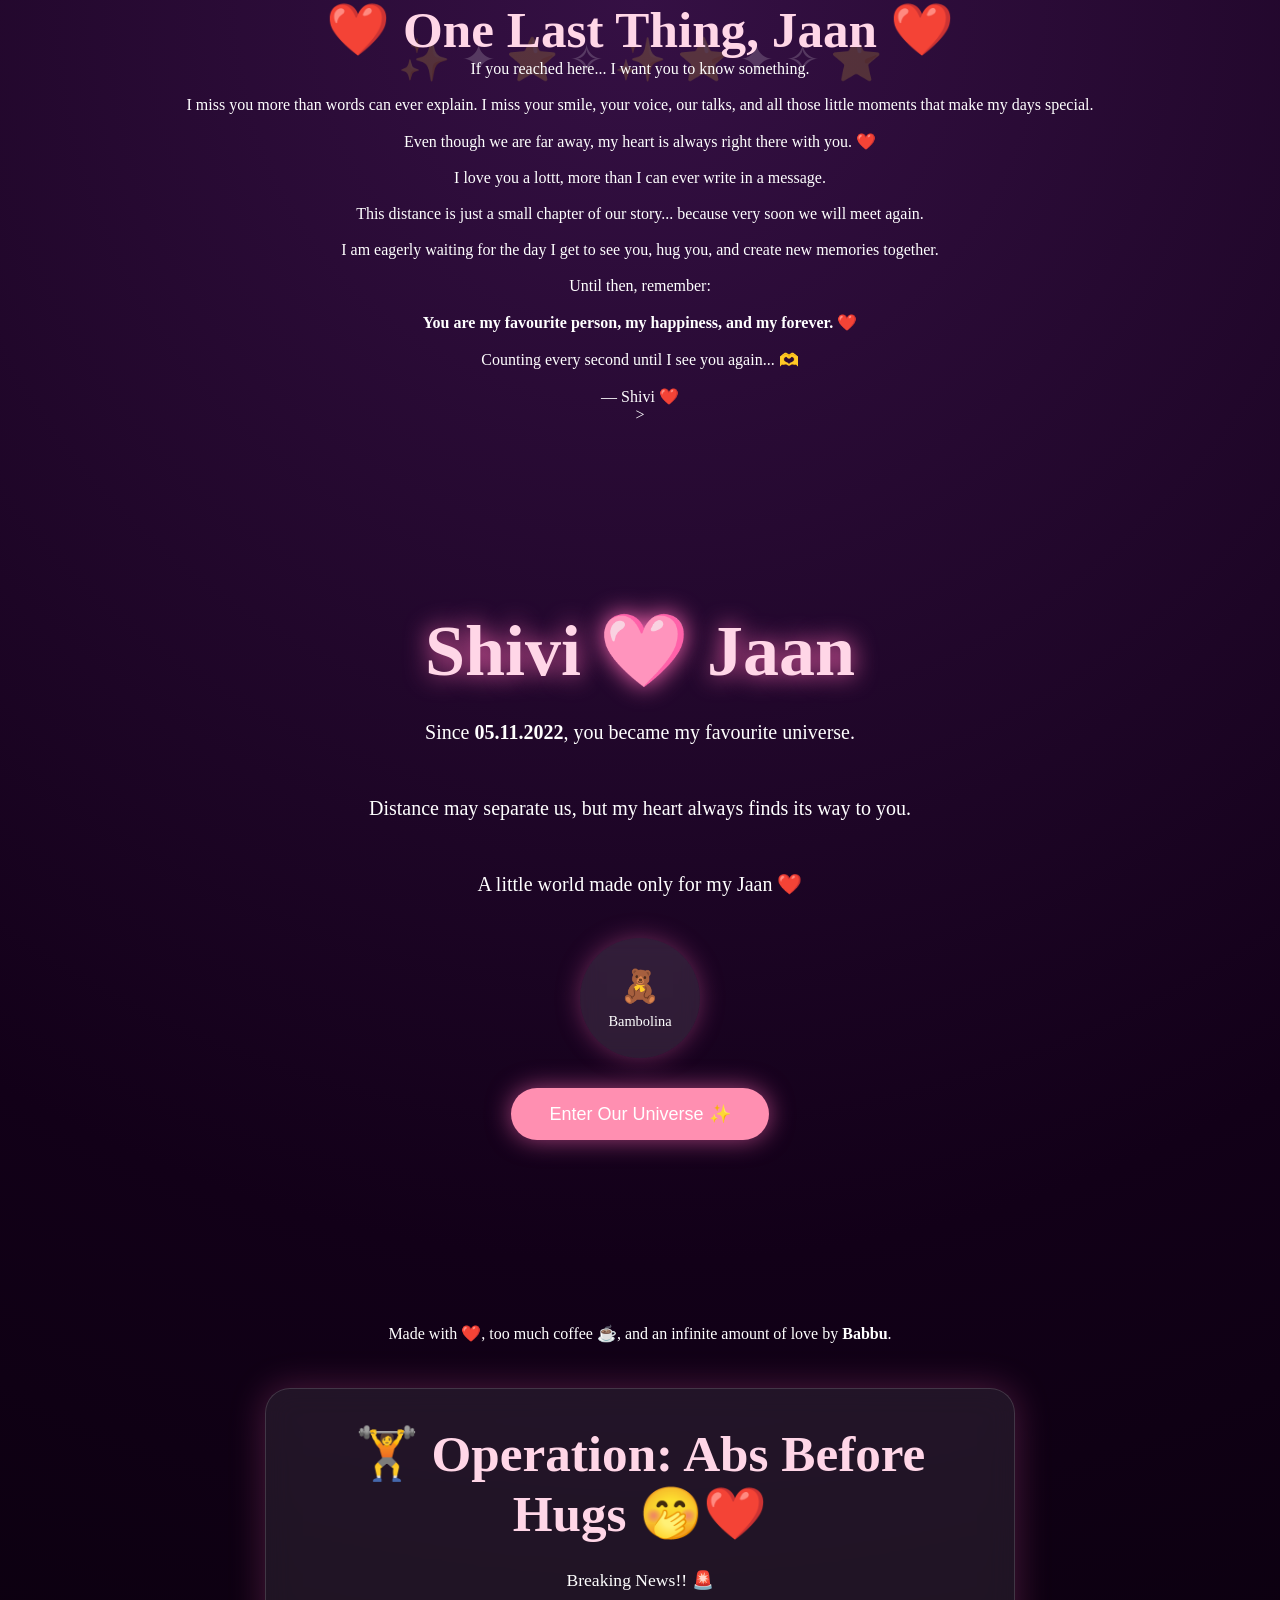
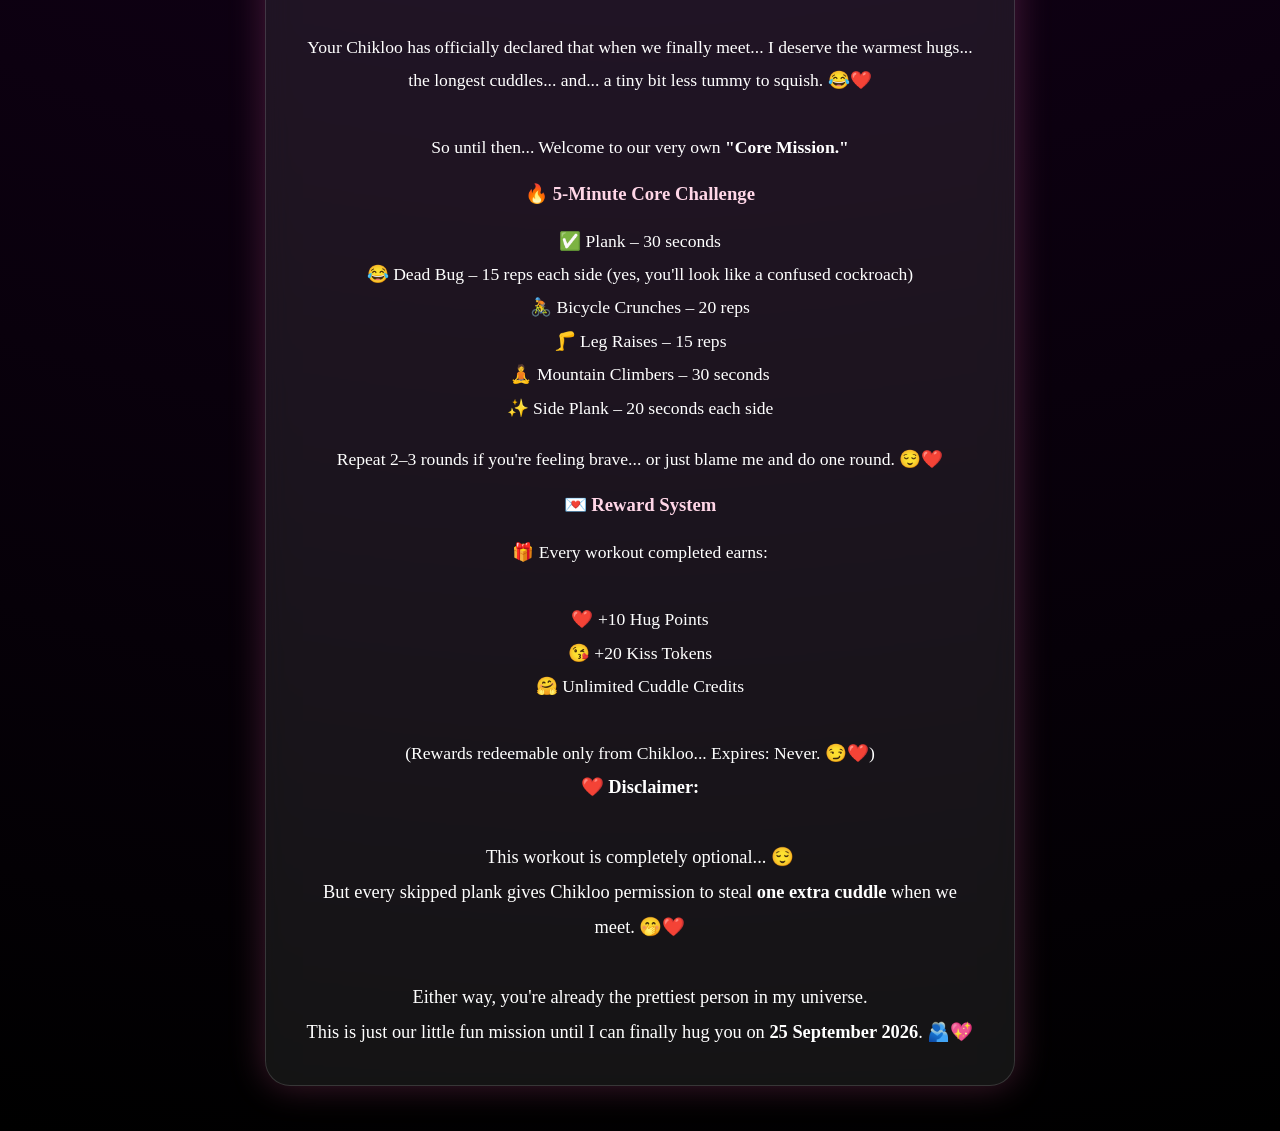
==== commit 2dfd50c7: "Update index.html" ====
--- a/index.html
+++ b/index.html
@@ -104,6 +104,7 @@
                 🎵
                 <span>Our Song</span>
             </div>
+            
 
             <div class="star" onclick="showReasons()">
                 💯
@@ -203,6 +204,17 @@
 <br><br>
 (Rewards redeemable only from Chikloo...
 Expires: Never. 😏❤️)
-</p>
-
+</<hr style="margin:25px 0;border:0;border-top:1px solid rgba(255,255,255,0.2);">
+
+<p style="font-size:1.15rem;">
+❤️ <b>Disclaimer:</b><br><br>
+
+This workout is completely optional... 😌<br>
+But every skipped plank gives Chikloo permission to steal <b>one extra cuddle</b> when we meet. 🤭❤️<br><br>
+
+Either way, you're already the prettiest person in my universe.<br>
+This is just our little fun mission until I can finally hug you on <b>25 September 2026</b>. 🫂💖
+</p>
 </div>
+
+
